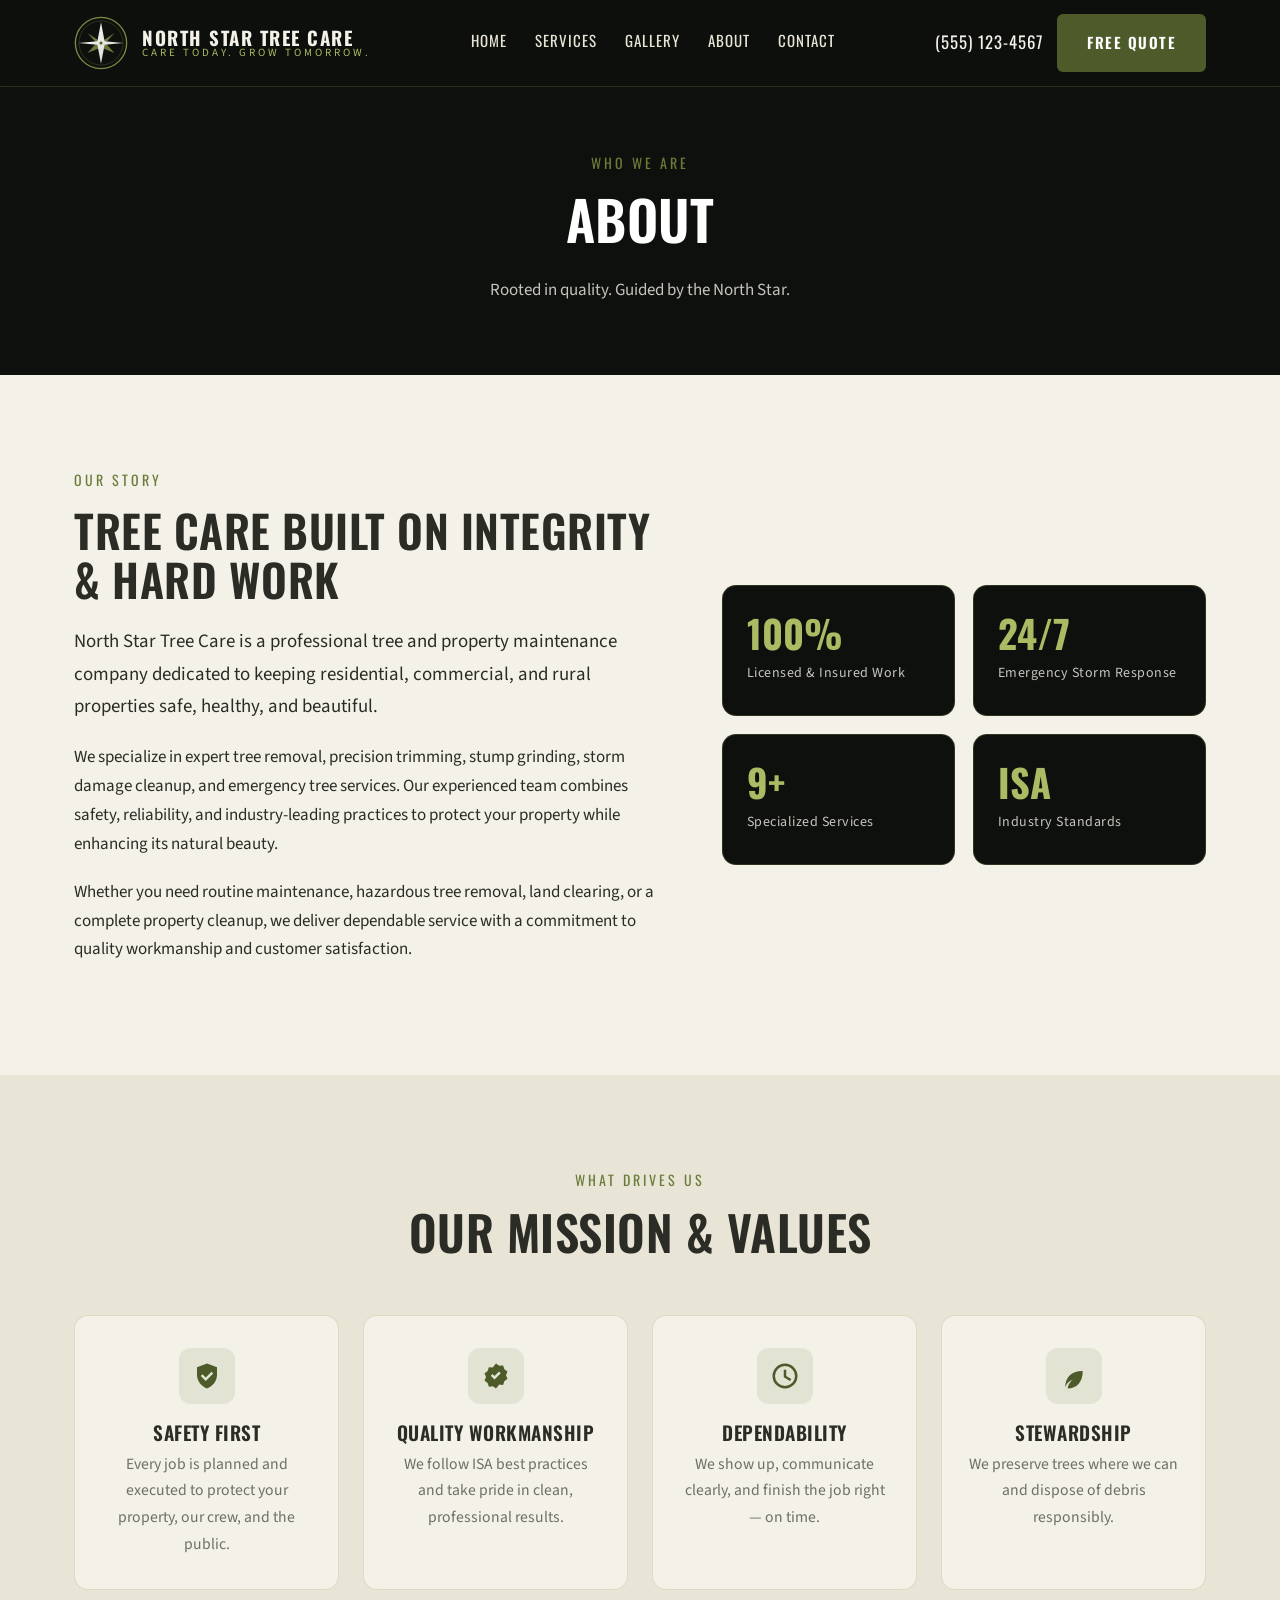
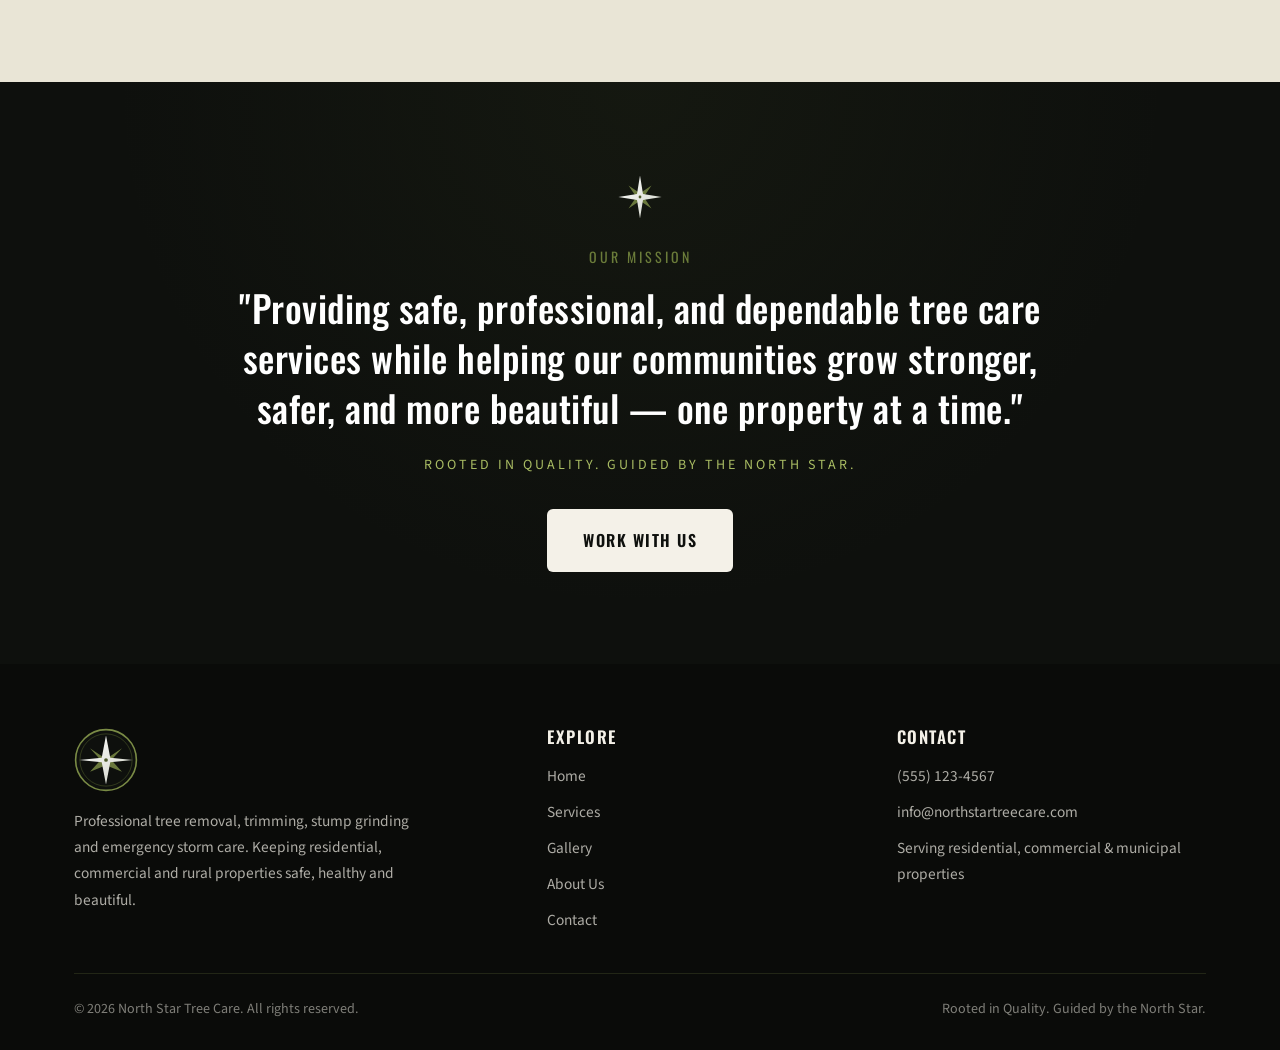
==== preview/about.html @ abbb0469 "Add multi-page site, photo gallery, and working local email Pages & navigation - Dedicated Services," ====
<!DOCTYPE html>
<html lang="en-US">
<head>
	<meta charset="UTF-8">
	<meta name="viewport" content="width=device-width, initial-scale=1">
	<link rel="profile" href="https://gmpg.org/xfn/11">
	<link rel="preconnect" href="https://fonts.googleapis.com"><link href="https://fonts.googleapis.com/css2?family=Oswald:wght@400;500;600;700&family=Source+Sans+3:wght@400;500;600&display=swap" rel="stylesheet"><link rel="stylesheet" href="../theme/northstar-tree-care/style.css"><title>North Star Tree Care — About</title></head>
<body class="">

<header class="site-header" id="site-header">
	<div class="header-inner">
		<div class="brand">
			<a class="brand-mark-link" href="index.html"><img class="brand-mark" src="../theme/northstar-tree-care/assets/img/logo.svg" alt="North Star Tree Care"></a>							<div class="brand-text">
					<strong>North Star Tree Care</strong>
					<span>Care Today. Grow Tomorrow.</span>
				</div>
					</div>

		<nav class="primary-nav" id="primary-nav" aria-label="Primary">
			<ul><li><a href="index.html">Home</a></li><li><a href="services.html">Services</a></li><li><a href="gallery.html">Gallery</a></li><li><a href="about.html">About</a></li><li><a href="contact.html">Contact</a></li></ul>		</nav>

		<div class="header-cta">
			<a class="header-phone" href="tel:+15551234567">(555) 123-4567</a>
			<a class="btn btn--primary" href="contact.html">Free Quote</a>
			<button class="nav-toggle" id="nav-toggle" aria-label="Toggle menu" aria-expanded="false" aria-controls="primary-nav">
				<span></span><span></span><span></span>
			</button>
		</div>
	</div>
</header>
<section class="page-hero">
	<div class="container">
		<span class="eyebrow">Who We Are</span>
		<h1>About</h1>
		<p style="max-width:640px;margin:0 auto;color:rgba(244,241,232,.8);">Rooted in quality. Guided by the North Star.</p>
	</div>
</section>

<section class="section">
	<div class="container about-grid">
		<div class="about-copy">
			<span class="eyebrow">Our Story</span>
			<h2>Tree Care Built on Integrity &amp; Hard Work</h2>
			<p class="lead">North Star Tree Care is a professional tree and property maintenance company dedicated to keeping residential, commercial, and rural properties safe, healthy, and beautiful.</p>
			<p>We specialize in expert tree removal, precision trimming, stump grinding, storm damage cleanup, and emergency tree services. Our experienced team combines safety, reliability, and industry-leading practices to protect your property while enhancing its natural beauty.</p>
			<p>Whether you need routine maintenance, hazardous tree removal, land clearing, or a complete property cleanup, we deliver dependable service with a commitment to quality workmanship and customer satisfaction.</p>
					</div>
		<div class="about-stats">
			<div class="stat"><strong>100%</strong><span>Licensed &amp; Insured Work</span></div>
			<div class="stat"><strong>24/7</strong><span>Emergency Storm Response</span></div>
			<div class="stat"><strong>9+</strong><span>Specialized Services</span></div>
			<div class="stat"><strong>ISA</strong><span>Industry Standards</span></div>
		</div>
	</div>
</section>

<section class="section section--tint">
	<div class="container">
		<div class="section-head">
			<span class="eyebrow">What Drives Us</span>
			<h2>Our Mission &amp; Values</h2>
		</div>
		<div class="values-grid">
			<div class="value-card">
				<div class="service-icon"><svg viewBox="0 0 24 24" xmlns="http://www.w3.org/2000/svg" aria-hidden="true"><path d="M12 2 4 5v6c0 5 3.4 9.2 8 11 4.6-1.8 8-6 8-11V5l-8-3zm-1 14-4-4 1.4-1.4L11 13.2l4.6-4.6L17 10l-6 6z"/></svg></div>
				<h3>Safety First</h3>
				<p>Every job is planned and executed to protect your property, our crew, and the public.</p>
			</div>
			<div class="value-card">
				<div class="service-icon"><svg viewBox="0 0 24 24" xmlns="http://www.w3.org/2000/svg" aria-hidden="true"><path d="m12 2 2.6 1.8 3.1-.3 1 3 2.5 1.9-1.2 2.9 1.2 2.9-2.5 1.9-1 3-3.1-.3L12 22l-2.6-1.8-3.1.3-1-3L2.8 15.6 4 12.7l-1.2-2.9 2.5-1.9 1-3 3.1.3L12 2zm-1.2 12.8 5-5-1.4-1.4-3.6 3.6-1.6-1.6-1.4 1.4 3 3z"/></svg></div>
				<h3>Quality Workmanship</h3>
				<p>We follow ISA best practices and take pride in clean, professional results.</p>
			</div>
			<div class="value-card">
				<div class="service-icon"><svg viewBox="0 0 24 24" xmlns="http://www.w3.org/2000/svg" aria-hidden="true"><path d="M12 2a10 10 0 1 0 0 20 10 10 0 0 0 0-20zm0 18a8 8 0 1 1 0-16 8 8 0 0 1 0 16zm1-13h-2v6l5 3 1-1.7-4-2.3V7z"/></svg></div>
				<h3>Dependability</h3>
				<p>We show up, communicate clearly, and finish the job right — on time.</p>
			</div>
			<div class="value-card">
				<div class="service-icon"><svg viewBox="0 0 24 24" xmlns="http://www.w3.org/2000/svg" aria-hidden="true"><path d="M5 21c0-7 4-13 14-13 0 9-5 14-12 14 0 0 0-4 4-7-3 1-5 3-6 6z"/></svg></div>
				<h3>Stewardship</h3>
				<p>We preserve trees where we can and dispose of debris responsibly.</p>
			</div>
		</div>
	</div>
</section>

<section class="section mission">
	<div class="container">
		<img class="star-divider" src="../theme/northstar-tree-care/assets/img/star.svg" alt="">
		<span class="eyebrow">Our Mission</span>
		<blockquote>"Providing safe, professional, and dependable tree care services while helping our communities grow stronger, safer, and more beautiful — one property at a time."</blockquote>
		<cite>Rooted in Quality. Guided by the North Star.</cite>
		<div style="margin-top:30px;">
			<a class="btn btn--light btn--lg" href="contact.html">Work With Us</a>
		</div>
	</div>
</section>

<footer class="site-footer">
	<div class="container">
		<div class="footer-top">
			<div class="footer-brand">
				<a class="brand-mark-link" href="index.html"><img class="brand-mark" src="../theme/northstar-tree-care/assets/img/logo.svg" alt="North Star Tree Care"></a>				<p>Professional tree removal, trimming, stump grinding and emergency storm care. Keeping residential, commercial and rural properties safe, healthy and beautiful.</p>
							</div>

			<div class="footer-col">
				<h4>Explore</h4>
				<ul>
					<li><a href="index.html">Home</a></li>
					<li><a href="index.htmlservices/">Services</a></li>
					<li><a href="index.htmlgallery/">Gallery</a></li>
					<li><a href="index.htmlabout/">About Us</a></li>
					<li><a href="index.htmlcontact/">Contact</a></li>
				</ul>
			</div>

			<div class="footer-col">
				<h4>Contact</h4>
				<ul>
					<li><a href="tel:+15551234567">(555) 123-4567</a></li>
					<li><a href="mailto:info@northstartreecare.com">info@northstartreecare.com</a></li>
					<li>Serving residential, commercial &amp; municipal properties</li>
				</ul>
			</div>
		</div>

		<div class="footer-bottom">
			<span>&copy; 2026 North Star Tree Care. All rights reserved.</span>
			<span>Rooted in Quality. Guided by the North Star.</span>
		</div>
	</div>
</footer>

<script src="../theme/northstar-tree-care/assets/js/main.js"></script></body>
</html>
---- theme/northstar-tree-care/style.css ----
/*
Theme Name: North Star Tree Care
Theme URI: https://northstartreecare.com
Author: North Star Tree Care
Description: A rugged, professional one-page theme for North Star Tree Care. Built around the brand's black, olive-green and silver identity. Edit business details under Appearance > Customize > North Star Settings.
Version: 1.0.0
License: GNU General Public License v2 or later
License URI: http://www.gnu.org/licenses/gpl-2.0.html
Text Domain: northstar
Tags: business, tree-care, one-page, custom-logo, responsive
*/

/* ============================================================
   Design tokens (brand colours pulled from the logo)
   ============================================================ */
:root {
  --ns-black:        #0e100d;
  --ns-black-2:      #15180f;
  --ns-dark:         #1c2016;
  --ns-olive:        #4d5a2a;
  --ns-olive-mid:    #6b7c3a;
  --ns-olive-light:  #8fa052;
  --ns-olive-bright: #a9bc63;
  --ns-cream:        #f4f1e8;
  --ns-parchment:    #e9e5d6;
  --ns-silver:       #d9d9d2;
  --ns-text:         #2a2c25;
  --ns-muted:        #6c7163;
  --ns-line:         rgba(143, 160, 82, 0.25);
  --ns-shadow:       0 18px 45px rgba(0, 0, 0, 0.18);

  --ns-font-head: "Oswald", "Arial Narrow", Impact, sans-serif;
  --ns-font-body: "Source Sans 3", "Segoe UI", Helvetica, Arial, sans-serif;

  --ns-max: 1180px;
  --ns-radius: 14px;
}

/* ============================================================
   Base
   ============================================================ */
*,
*::before,
*::after { box-sizing: border-box; }

html { scroll-behavior: smooth; scroll-padding-top: 90px; }

body {
  margin: 0;
  font-family: var(--ns-font-body);
  font-size: 17px;
  line-height: 1.7;
  color: var(--ns-text);
  background: var(--ns-cream);
  -webkit-font-smoothing: antialiased;
}

img { max-width: 100%; height: auto; display: block; }

a { color: var(--ns-olive); text-decoration: none; transition: color .2s ease; }
a:hover { color: var(--ns-olive-mid); }

h1, h2, h3, h4 {
  font-family: var(--ns-font-head);
  font-weight: 600;
  line-height: 1.1;
  letter-spacing: .5px;
  color: var(--ns-text);
  margin: 0 0 .5em;
  text-transform: uppercase;
}

p { margin: 0 0 1.1em; }

.container {
  width: 100%;
  max-width: var(--ns-max);
  margin: 0 auto;
  padding: 0 24px;
}

.section { padding: 92px 0; }
.section--dark { background: var(--ns-black); color: var(--ns-parchment); }
.section--dark h2,
.section--dark h3 { color: var(--ns-cream); }
.section--tint { background: var(--ns-parchment); }

.eyebrow {
  display: inline-block;
  font-family: var(--ns-font-head);
  text-transform: uppercase;
  letter-spacing: 3px;
  font-size: 14px;
  color: var(--ns-olive-mid);
  margin-bottom: 14px;
}
.section--dark .eyebrow { color: var(--ns-olive-bright); }

.section-head { max-width: 720px; margin: 0 auto 56px; text-align: center; }
.section-head h2 { font-size: clamp(2rem, 4vw, 3rem); }
.section-head p { color: var(--ns-muted); font-size: 1.08rem; }
.section--dark .section-head p { color: rgba(244, 241, 232, 0.75); }

/* ============================================================
   Buttons
   ============================================================ */
.btn {
  display: inline-flex;
  align-items: center;
  gap: 10px;
  font-family: var(--ns-font-head);
  text-transform: uppercase;
  letter-spacing: 1.5px;
  font-size: 15px;
  font-weight: 600;
  padding: 14px 28px;
  border-radius: 6px;
  border: 2px solid transparent;
  cursor: pointer;
  transition: transform .15s ease, background .2s ease, color .2s ease, border-color .2s ease;
  white-space: nowrap;
}
.btn:hover { transform: translateY(-2px); }
.btn--primary { background: var(--ns-olive); color: #fff; }
.btn--primary:hover { background: var(--ns-olive-mid); color: #fff; }
.btn--ghost { background: transparent; color: var(--ns-cream); border-color: rgba(244, 241, 232, .5); }
.btn--ghost:hover { background: rgba(244, 241, 232, .12); color: #fff; border-color: var(--ns-cream); }
.btn--light { background: var(--ns-cream); color: var(--ns-black); }
.btn--light:hover { background: #fff; color: var(--ns-black); }
.btn--lg { padding: 16px 34px; font-size: 16px; }

/* ============================================================
   Header / navigation
   ============================================================ */
.site-header {
  position: fixed;
  inset: 0 0 auto 0;
  z-index: 100;
  background: rgba(14, 16, 13, 0.92);
  backdrop-filter: blur(8px);
  border-bottom: 1px solid rgba(143, 160, 82, 0.22);
  transition: background .3s ease, padding .3s ease;
}
.site-header.is-solid { background: rgba(14, 16, 13, 0.98); }

.header-inner {
  display: flex;
  align-items: center;
  justify-content: space-between;
  gap: 24px;
  padding: 14px 24px;
  max-width: var(--ns-max);
  margin: 0 auto;
}

.brand { display: flex; align-items: center; gap: 14px; }
.brand img,
.brand svg { height: 54px; width: auto; }
.brand .brand-mark { height: 54px; width: 54px; }
.brand-text { display: flex; flex-direction: column; line-height: 1; }
.brand-text strong {
  font-family: var(--ns-font-head);
  text-transform: uppercase;
  letter-spacing: 1.5px;
  color: var(--ns-cream);
  font-size: 1.18rem;
}
.brand-text span {
  font-size: 11px;
  letter-spacing: 3px;
  text-transform: uppercase;
  color: var(--ns-olive-bright);
}

.primary-nav ul {
  display: flex;
  align-items: center;
  gap: 28px;
  list-style: none;
  margin: 0;
  padding: 0;
}
.primary-nav a {
  font-family: var(--ns-font-head);
  text-transform: uppercase;
  letter-spacing: 1px;
  font-size: 15px;
  color: var(--ns-parchment);
}
.primary-nav a:hover { color: var(--ns-olive-bright); }

.header-cta { display: flex; align-items: center; gap: 14px; }
.header-phone {
  font-family: var(--ns-font-head);
  letter-spacing: 1px;
  color: var(--ns-cream);
  font-size: 1.05rem;
  white-space: nowrap;
}
.header-phone:hover { color: var(--ns-olive-bright); }

.nav-toggle {
  display: none;
  background: transparent;
  border: 0;
  cursor: pointer;
  padding: 8px;
}
.nav-toggle span {
  display: block;
  width: 26px;
  height: 2px;
  background: var(--ns-cream);
  margin: 5px 0;
  transition: transform .25s ease, opacity .25s ease;
}

/* ============================================================
   Hero
   ============================================================ */
.hero {
  position: relative;
  min-height: 100vh;
  display: flex;
  align-items: center;
  color: var(--ns-cream);
  background:
    radial-gradient(circle at 70% 20%, rgba(105, 124, 58, 0.28), transparent 55%),
    linear-gradient(180deg, rgba(14,16,13,0.78) 0%, rgba(14,16,13,0.88) 100%),
    url("assets/img/hero.jpg") center/cover no-repeat,
    var(--ns-black);
  padding: 140px 0 100px;
}
.hero::after {
  content: "";
  position: absolute;
  inset: 0;
  background: linear-gradient(180deg, transparent 70%, var(--ns-black) 100%);
  pointer-events: none;
}
.hero-inner { position: relative; z-index: 2; max-width: 760px; }
.hero .hero-star { width: 88px; margin-bottom: 28px; filter: drop-shadow(0 0 18px rgba(255,255,255,.25)); }
.hero h1 {
  font-size: clamp(2.6rem, 6vw, 4.6rem);
  color: #fff;
  margin-bottom: .35em;
  text-shadow: 0 4px 24px rgba(0,0,0,.4);
}
.hero h1 .accent { color: var(--ns-olive-bright); display: block; }
.hero-tagline {
  font-family: var(--ns-font-head);
  text-transform: uppercase;
  letter-spacing: 2px;
  font-size: 1.25rem;
  color: var(--ns-olive-bright);
  margin-bottom: 18px;
}
.hero-lead { font-size: 1.2rem; max-width: 600px; color: rgba(244,241,232,.9); }
.hero-actions { display: flex; flex-wrap: wrap; gap: 16px; margin-top: 34px; }
.hero-trust {
  display: flex;
  flex-wrap: wrap;
  gap: 22px;
  margin-top: 42px;
  font-size: 14px;
  letter-spacing: .5px;
  color: rgba(244,241,232,.8);
}
.hero-trust span { display: inline-flex; align-items: center; gap: 8px; }
.hero-trust svg { width: 18px; height: 18px; fill: var(--ns-olive-bright); }

/* ============================================================
   Intro / about
   ============================================================ */
.about-grid {
  display: grid;
  grid-template-columns: 1.1fr 0.9fr;
  gap: 56px;
  align-items: center;
}
.about-copy h2 { font-size: clamp(2rem, 3.6vw, 2.8rem); }
.about-copy .lead { font-size: 1.18rem; color: var(--ns-text); }
.about-stats {
  display: grid;
  grid-template-columns: repeat(2, 1fr);
  gap: 18px;
}
.stat {
  background: var(--ns-black);
  color: var(--ns-cream);
  border-radius: var(--ns-radius);
  padding: 28px 24px;
  border: 1px solid rgba(143,160,82,.25);
}
.stat strong {
  display: block;
  font-family: var(--ns-font-head);
  font-size: 2.4rem;
  color: var(--ns-olive-bright);
  line-height: 1;
  margin-bottom: 6px;
}
.stat span { font-size: 14px; letter-spacing: .5px; color: rgba(244,241,232,.8); }

/* ============================================================
   Services
   ============================================================ */
.services-grid {
  display: grid;
  grid-template-columns: repeat(3, 1fr);
  gap: 26px;
}
.service-card {
  background: var(--ns-cream);
  border: 1px solid var(--ns-line);
  border-radius: var(--ns-radius);
  padding: 34px 30px;
  transition: transform .2s ease, box-shadow .2s ease, border-color .2s ease;
}
.service-card:hover {
  transform: translateY(-6px);
  box-shadow: var(--ns-shadow);
  border-color: var(--ns-olive-light);
}
.service-icon {
  width: 56px;
  height: 56px;
  border-radius: 12px;
  display: grid;
  place-items: center;
  background: rgba(105,124,58,.12);
  margin-bottom: 20px;
}
.service-icon svg { width: 30px; height: 30px; fill: var(--ns-olive); }
.service-card h3 { font-size: 1.35rem; margin-bottom: 10px; }
.service-card p { color: var(--ns-muted); margin: 0; font-size: 1rem; }

/* ============================================================
   Why choose us
   ============================================================ */
.why-grid {
  display: grid;
  grid-template-columns: repeat(3, 1fr);
  gap: 22px;
}
.feature {
  display: flex;
  gap: 16px;
  padding: 26px;
  border-radius: var(--ns-radius);
  background: rgba(244,241,232,.05);
  border: 1px solid rgba(143,160,82,.2);
}
.feature-icon {
  flex: 0 0 auto;
  width: 46px; height: 46px;
  border-radius: 10px;
  display: grid; place-items: center;
  background: rgba(169,188,99,.16);
}
.feature-icon svg { width: 24px; height: 24px; fill: var(--ns-olive-bright); }
.feature h3 { font-size: 1.12rem; margin-bottom: 4px; color: var(--ns-cream); }
.feature p { margin: 0; font-size: .96rem; color: rgba(244,241,232,.72); }

/* ============================================================
   Mission band
   ============================================================ */
.mission {
  text-align: center;
  background:
    linear-gradient(rgba(14,16,13,.82), rgba(14,16,13,.82)),
    radial-gradient(circle at 50% 0%, rgba(105,124,58,.4), transparent 60%),
    var(--ns-black);
  color: var(--ns-cream);
}
.mission .container { max-width: 860px; }
.mission .star-divider { width: 46px; margin: 0 auto 24px; }
.mission blockquote {
  font-family: var(--ns-font-head);
  font-weight: 500;
  text-transform: none;
  font-size: clamp(1.5rem, 3.4vw, 2.3rem);
  line-height: 1.35;
  letter-spacing: .5px;
  margin: 0 0 18px;
  color: #fff;
}
.mission cite {
  font-style: normal;
  letter-spacing: 3px;
  text-transform: uppercase;
  font-size: 14px;
  color: var(--ns-olive-bright);
}

/* ============================================================
   Eco / process steps
   ============================================================ */
.steps-grid {
  display: grid;
  grid-template-columns: repeat(4, 1fr);
  gap: 24px;
  counter-reset: step;
}
.step { position: relative; padding-top: 18px; }
.step::before {
  counter-increment: step;
  content: "0" counter(step);
  font-family: var(--ns-font-head);
  font-size: 2.6rem;
  color: var(--ns-olive-light);
  opacity: .45;
  display: block;
  margin-bottom: 8px;
}
.step h3 { font-size: 1.18rem; margin-bottom: 8px; }
.step p { color: var(--ns-muted); font-size: 1rem; margin: 0; }

/* ============================================================
   Contact
   ============================================================ */
.contact-grid {
  display: grid;
  grid-template-columns: 0.85fr 1.15fr;
  gap: 50px;
  align-items: start;
}
.contact-info h2 { font-size: clamp(2rem, 3.6vw, 2.7rem); color: var(--ns-cream); }
.contact-info p { color: rgba(244,241,232,.8); }
.contact-list { list-style: none; margin: 28px 0 0; padding: 0; display: grid; gap: 18px; }
.contact-list li { display: flex; gap: 14px; align-items: flex-start; }
.contact-list .ci-icon {
  flex: 0 0 auto; width: 44px; height: 44px; border-radius: 10px;
  background: rgba(169,188,99,.16); display: grid; place-items: center;
}
.contact-list .ci-icon svg { width: 22px; height: 22px; fill: var(--ns-olive-bright); }
.contact-list strong { display: block; color: var(--ns-cream); font-family: var(--ns-font-head); letter-spacing: 1px; }
.contact-list a, .contact-list span { color: rgba(244,241,232,.82); }

.quote-form {
  background: var(--ns-cream);
  border-radius: var(--ns-radius);
  padding: 38px;
  box-shadow: var(--ns-shadow);
}
.quote-form h3 { font-size: 1.5rem; margin-bottom: 6px; }
.quote-form .form-sub { color: var(--ns-muted); margin-bottom: 22px; font-size: .98rem; }
.form-row { display: grid; grid-template-columns: 1fr 1fr; gap: 16px; }
.field { margin-bottom: 16px; }
.field label {
  display: block;
  font-family: var(--ns-font-head);
  text-transform: uppercase;
  letter-spacing: 1px;
  font-size: 13px;
  color: var(--ns-text);
  margin-bottom: 6px;
}
.field input,
.field select,
.field textarea {
  width: 100%;
  padding: 12px 14px;
  border: 1px solid #cdcabd;
  border-radius: 8px;
  font-family: var(--ns-font-body);
  font-size: 16px;
  background: #fff;
  color: var(--ns-text);
  transition: border-color .2s ease, box-shadow .2s ease;
}
.field input:focus,
.field select:focus,
.field textarea:focus {
  outline: none;
  border-color: var(--ns-olive-mid);
  box-shadow: 0 0 0 3px rgba(107,124,58,.15);
}
.field textarea { min-height: 120px; resize: vertical; }
.hp-field { position: absolute; left: -9999px; }
.form-note { font-size: 13px; color: var(--ns-muted); margin: 14px 0 0; }
.form-alert {
  padding: 14px 18px;
  border-radius: 8px;
  margin-bottom: 20px;
  font-size: .96rem;
}
.form-alert--ok { background: rgba(107,124,58,.14); color: #3c4a1c; border: 1px solid rgba(107,124,58,.4); }
.form-alert--err { background: rgba(170,60,40,.12); color: #8a2c1c; border: 1px solid rgba(170,60,40,.35); }

/* ============================================================
   Footer
   ============================================================ */
.site-footer {
  background: #0a0b09;
  color: rgba(244,241,232,.7);
  padding: 64px 0 28px;
  font-size: .96rem;
}
.footer-top {
  display: grid;
  grid-template-columns: 1.4fr 1fr 1fr;
  gap: 40px;
  padding-bottom: 40px;
  border-bottom: 1px solid rgba(143,160,82,.18);
}
.footer-brand img,
.footer-brand svg { height: 64px; margin-bottom: 16px; }
.footer-brand p { max-width: 360px; }
.footer-col h4 {
  color: var(--ns-cream);
  font-size: 1.05rem;
  letter-spacing: 1.5px;
  margin-bottom: 16px;
}
.footer-col ul { list-style: none; margin: 0; padding: 0; display: grid; gap: 10px; }
.footer-col a { color: rgba(244,241,232,.7); }
.footer-col a:hover { color: var(--ns-olive-bright); }
.footer-social { display: flex; gap: 12px; margin-top: 18px; }
.footer-social a {
  width: 40px; height: 40px; border-radius: 50%;
  display: grid; place-items: center;
  background: rgba(244,241,232,.08);
}
.footer-social svg { width: 18px; height: 18px; fill: var(--ns-cream); }
.footer-social a:hover { background: var(--ns-olive); }
.footer-bottom {
  display: flex;
  flex-wrap: wrap;
  justify-content: space-between;
  gap: 12px;
  padding-top: 24px;
  font-size: .88rem;
  color: rgba(244,241,232,.5);
}

/* ============================================================
   Generic page (About / Services / etc. block content)
   ============================================================ */
.page-hero {
  background: var(--ns-black);
  color: var(--ns-cream);
  padding: 150px 0 70px;
  text-align: center;
}
.page-hero h1 { font-size: clamp(2.2rem, 5vw, 3.4rem); color: #fff; }
.page-body { padding: 70px 0; }
.page-body .container { max-width: 820px; }
.page-body h2 { margin-top: 1.4em; }
.page-body img { border-radius: var(--ns-radius); margin: 1.5em 0; }

/* ============================================================
   Responsive
   ============================================================ */
@media (max-width: 980px) {
  .about-grid { grid-template-columns: 1fr; gap: 40px; }
  .services-grid { grid-template-columns: repeat(2, 1fr); }
  .why-grid { grid-template-columns: repeat(2, 1fr); }
  .steps-grid { grid-template-columns: repeat(2, 1fr); }
  .contact-grid { grid-template-columns: 1fr; gap: 34px; }
  .footer-top { grid-template-columns: 1fr 1fr; }
}

/* ============================================================
   Inner pages: service detail, values, gallery, lightbox, map
   ============================================================ */
.text-link {
  font-family: var(--ns-font-head);
  text-transform: uppercase;
  letter-spacing: 1px;
  font-size: 14px;
  color: var(--ns-olive);
}
.about-extra { margin-top: 1.2em; }

/* Service detail list */
.service-list { display: grid; gap: 22px; max-width: 920px; margin: 0 auto; }
.service-detail {
  display: flex;
  gap: 24px;
  background: var(--ns-cream);
  border: 1px solid var(--ns-line);
  border-radius: var(--ns-radius);
  padding: 30px 32px;
  transition: box-shadow .2s ease, border-color .2s ease;
}
.service-detail:hover { box-shadow: var(--ns-shadow); border-color: var(--ns-olive-light); }
.service-detail-icon {
  flex: 0 0 auto;
  width: 64px; height: 64px;
  border-radius: 14px;
  display: grid; place-items: center;
  background: rgba(105,124,58,.12);
}
.service-detail-icon svg { width: 34px; height: 34px; fill: var(--ns-olive); }
.service-detail-body h2 { font-size: 1.5rem; margin-bottom: 8px; }
.service-detail-body p { color: var(--ns-muted); margin-bottom: 12px; }

/* Values grid */
.values-grid { display: grid; grid-template-columns: repeat(4, 1fr); gap: 24px; }
.value-card {
  background: var(--ns-cream);
  border: 1px solid var(--ns-line);
  border-radius: var(--ns-radius);
  padding: 32px 26px;
  text-align: center;
}
.value-card .service-icon { margin: 0 auto 18px; }
.value-card h3 { font-size: 1.2rem; margin-bottom: 8px; }
.value-card p { color: var(--ns-muted); margin: 0; font-size: .98rem; }

/* Gallery */
.gallery-grid { display: grid; grid-template-columns: repeat(3, 1fr); gap: 18px; }
.gallery-item { margin: 0; }
.gallery-link {
  position: relative;
  display: block;
  border-radius: var(--ns-radius);
  overflow: hidden;
  aspect-ratio: 4 / 3;
}
.gallery-link img {
  width: 100%; height: 100%;
  object-fit: cover;
  transition: transform .4s ease;
}
.gallery-link:hover img { transform: scale(1.06); }
.gallery-link figcaption {
  position: absolute;
  inset: auto 0 0 0;
  padding: 28px 18px 14px;
  font-family: var(--ns-font-head);
  text-transform: uppercase;
  letter-spacing: 1px;
  font-size: 15px;
  color: #fff;
  background: linear-gradient(transparent, rgba(14,16,13,.85));
}
.gallery-note { text-align: center; margin-top: 32px; color: var(--ns-muted); }

/* Lightbox */
.lightbox {
  position: fixed;
  inset: 0;
  z-index: 200;
  background: rgba(8,9,7,.92);
  display: none;
  align-items: center;
  justify-content: center;
  padding: 40px;
}
.lightbox.is-open { display: flex; }
.lightbox-inner { margin: 0; max-width: 90vw; max-height: 88vh; text-align: center; }
.lightbox-inner img { max-width: 100%; max-height: 80vh; border-radius: 10px; }
.lightbox-inner figcaption {
  color: var(--ns-cream);
  font-family: var(--ns-font-head);
  letter-spacing: 1px;
  text-transform: uppercase;
  margin-top: 16px;
}
.lightbox-close {
  position: absolute;
  top: 22px; right: 28px;
  background: transparent;
  border: 0;
  color: #fff;
  font-size: 40px;
  line-height: 1;
  cursor: pointer;
}

/* Map / service-area band */
.map-band {
  background:
    linear-gradient(rgba(14,16,13,.72), rgba(14,16,13,.72)),
    radial-gradient(circle at 30% 40%, rgba(105,124,58,.5), transparent 60%),
    var(--ns-dark);
  padding: 70px 0;
  text-align: center;
}
.map-overlay svg { width: 40px; height: 40px; fill: var(--ns-olive-bright); margin: 0 auto 10px; }
.map-overlay p { color: var(--ns-cream); font-family: var(--ns-font-head); letter-spacing: 1px; text-transform: uppercase; margin: 0 0 6px; font-size: 1.2rem; }
.map-overlay small { color: rgba(244,241,232,.55); }

@media (max-width: 980px) {
  .values-grid { grid-template-columns: repeat(2, 1fr); }
  .gallery-grid { grid-template-columns: repeat(2, 1fr); }
}

@media (max-width: 760px) {
  .header-cta .btn { display: none; }
  .header-phone { display: none; }
  .nav-toggle { display: block; }
  .service-detail { flex-direction: column; gap: 16px; }
  .values-grid { grid-template-columns: 1fr; }
  .gallery-grid { grid-template-columns: 1fr; }
  .primary-nav {
    position: fixed;
    inset: 70px 0 auto 0;
    background: rgba(14,16,13,.99);
    border-bottom: 1px solid rgba(143,160,82,.25);
    max-height: 0;
    overflow: hidden;
    transition: max-height .3s ease;
  }
  .primary-nav.is-open { max-height: 70vh; }
  .primary-nav ul { flex-direction: column; align-items: stretch; gap: 0; padding: 10px 0; }
  .primary-nav li { border-bottom: 1px solid rgba(143,160,82,.12); }
  .primary-nav a { display: block; padding: 16px 24px; }
  .section { padding: 64px 0; }
  .services-grid,
  .why-grid,
  .steps-grid { grid-template-columns: 1fr; }
  .form-row { grid-template-columns: 1fr; }
  .footer-top { grid-template-columns: 1fr; }
}
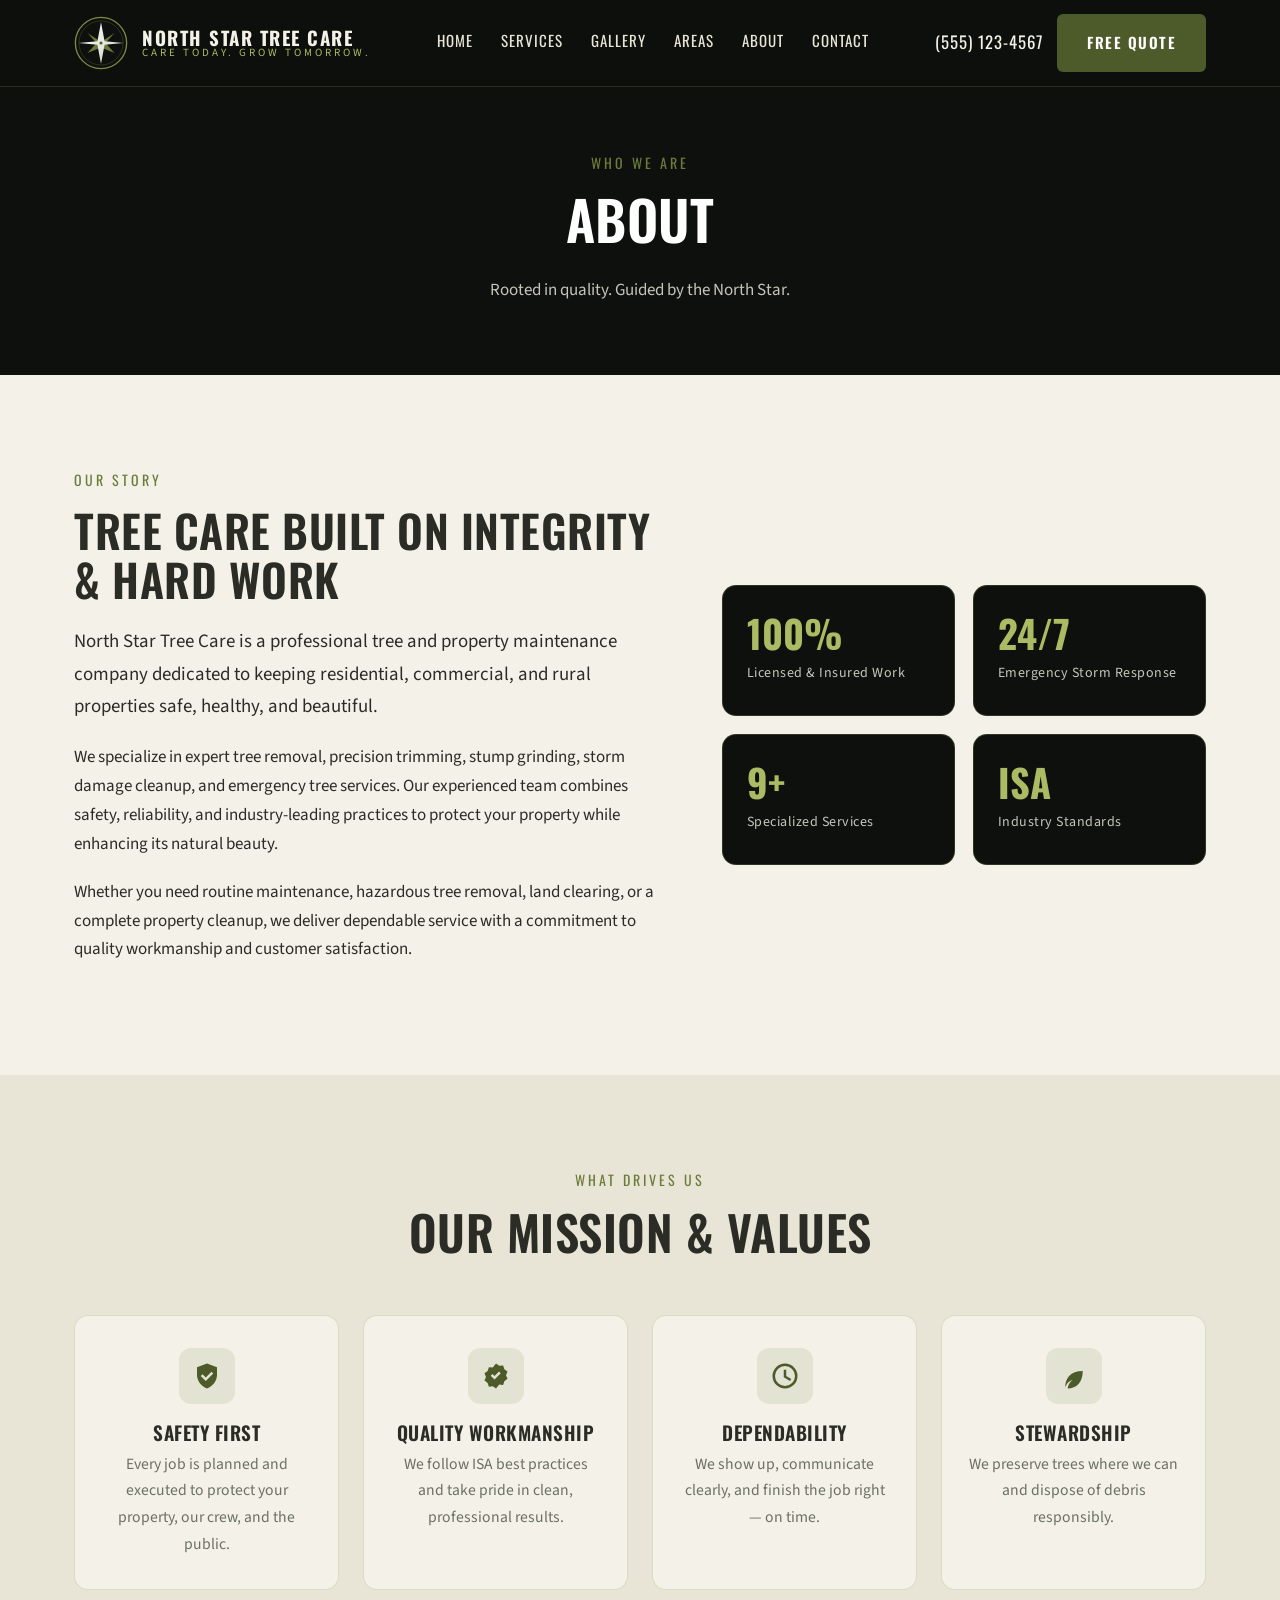
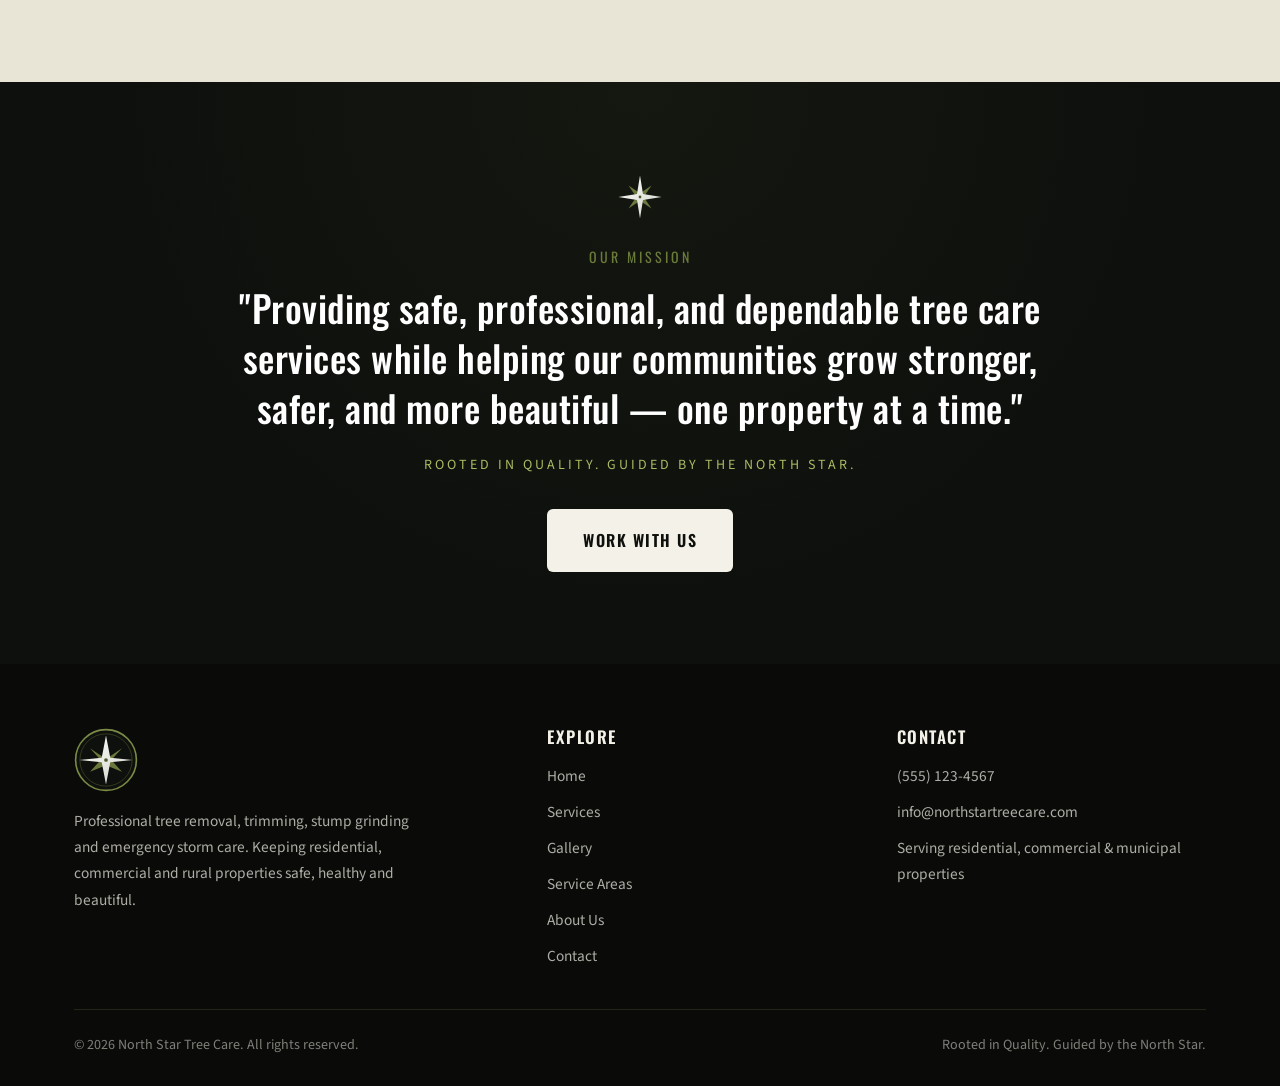
==== commit de5b97b6: "Add testimonials, Service Areas page with map, and portable preview - Home page now includes a custo" ====
--- a/preview/about.html
+++ b/preview/about.html
@@ -17,7 +17,7 @@
 					</div>
 
 		<nav class="primary-nav" id="primary-nav" aria-label="Primary">
-			<ul><li><a href="index.html">Home</a></li><li><a href="services.html">Services</a></li><li><a href="gallery.html">Gallery</a></li><li><a href="about.html">About</a></li><li><a href="contact.html">Contact</a></li></ul>		</nav>
+			<ul><li><a href="index.html">Home</a></li><li><a href="services.html">Services</a></li><li><a href="gallery.html">Gallery</a></li><li><a href="service-areas.html">Areas</a></li><li><a href="about.html">About</a></li><li><a href="contact.html">Contact</a></li></ul>		</nav>
 
 		<div class="header-cta">
 			<a class="header-phone" href="tel:+15551234567">(555) 123-4567</a>
@@ -110,6 +110,7 @@
 					<li><a href="index.html">Home</a></li>
 					<li><a href="index.htmlservices/">Services</a></li>
 					<li><a href="index.htmlgallery/">Gallery</a></li>
+					<li><a href="index.htmlservice-areas/">Service Areas</a></li>
 					<li><a href="index.htmlabout/">About Us</a></li>
 					<li><a href="index.htmlcontact/">Contact</a></li>
 				</ul>
--- a/theme/northstar-tree-care/style.css
+++ b/theme/northstar-tree-care/style.css
@@ -683,9 +683,77 @@
 .map-overlay p { color: var(--ns-cream); font-family: var(--ns-font-head); letter-spacing: 1px; text-transform: uppercase; margin: 0 0 6px; font-size: 1.2rem; }
 .map-overlay small { color: rgba(244,241,232,.55); }
 
+/* Testimonials */
+.testimonials-grid { display: grid; grid-template-columns: repeat(3, 1fr); gap: 26px; }
+.testimonial {
+  margin: 0;
+  background: var(--ns-cream);
+  border: 1px solid var(--ns-line);
+  border-radius: var(--ns-radius);
+  padding: 32px 30px;
+  display: flex;
+  flex-direction: column;
+}
+.testimonial .stars { color: var(--ns-olive-mid); letter-spacing: 3px; font-size: 1.05rem; margin-bottom: 14px; }
+.testimonial blockquote {
+  margin: 0 0 20px;
+  font-size: 1.05rem;
+  line-height: 1.6;
+  color: var(--ns-text);
+  font-style: italic;
+}
+.testimonial blockquote::before { content: "\201C"; }
+.testimonial blockquote::after { content: "\201D"; }
+.testimonial figcaption { margin-top: auto; }
+.testimonial figcaption strong {
+  display: block;
+  font-family: var(--ns-font-head);
+  text-transform: uppercase;
+  letter-spacing: 1px;
+  color: var(--ns-text);
+}
+.testimonial figcaption span { font-size: .9rem; color: var(--ns-muted); }
+
+/* Service areas */
+.areas-layout { display: grid; grid-template-columns: 1fr 1fr; gap: 50px; align-items: start; }
+.areas-copy h2 { font-size: clamp(1.8rem, 3.4vw, 2.6rem); }
+.areas-grid {
+  list-style: none;
+  margin: 26px 0 30px;
+  padding: 0;
+  display: grid;
+  grid-template-columns: repeat(2, 1fr);
+  gap: 12px;
+}
+.area-chip {
+  display: flex;
+  align-items: center;
+  gap: 10px;
+  padding: 12px 16px;
+  background: var(--ns-parchment);
+  border: 1px solid var(--ns-line);
+  border-radius: 8px;
+  font-family: var(--ns-font-head);
+  letter-spacing: .5px;
+  font-size: .98rem;
+}
+.area-chip svg { width: 18px; height: 18px; fill: var(--ns-olive); flex: 0 0 auto; }
+.map-embed {
+  position: relative;
+  width: 100%;
+  aspect-ratio: 4 / 3;
+  border-radius: var(--ns-radius);
+  overflow: hidden;
+  box-shadow: var(--ns-shadow);
+}
+.map-embed iframe { position: absolute; inset: 0; width: 100%; height: 100%; }
+.map-tip { font-size: 13px; color: var(--ns-muted); margin-top: 12px; }
+
 @media (max-width: 980px) {
   .values-grid { grid-template-columns: repeat(2, 1fr); }
   .gallery-grid { grid-template-columns: repeat(2, 1fr); }
+  .testimonials-grid { grid-template-columns: 1fr; }
+  .areas-layout { grid-template-columns: 1fr; gap: 34px; }
 }
 
 @media (max-width: 760px) {
@@ -695,6 +763,7 @@
   .service-detail { flex-direction: column; gap: 16px; }
   .values-grid { grid-template-columns: 1fr; }
   .gallery-grid { grid-template-columns: 1fr; }
+  .areas-grid { grid-template-columns: 1fr; }
   .primary-nav {
     position: fixed;
     inset: 70px 0 auto 0;
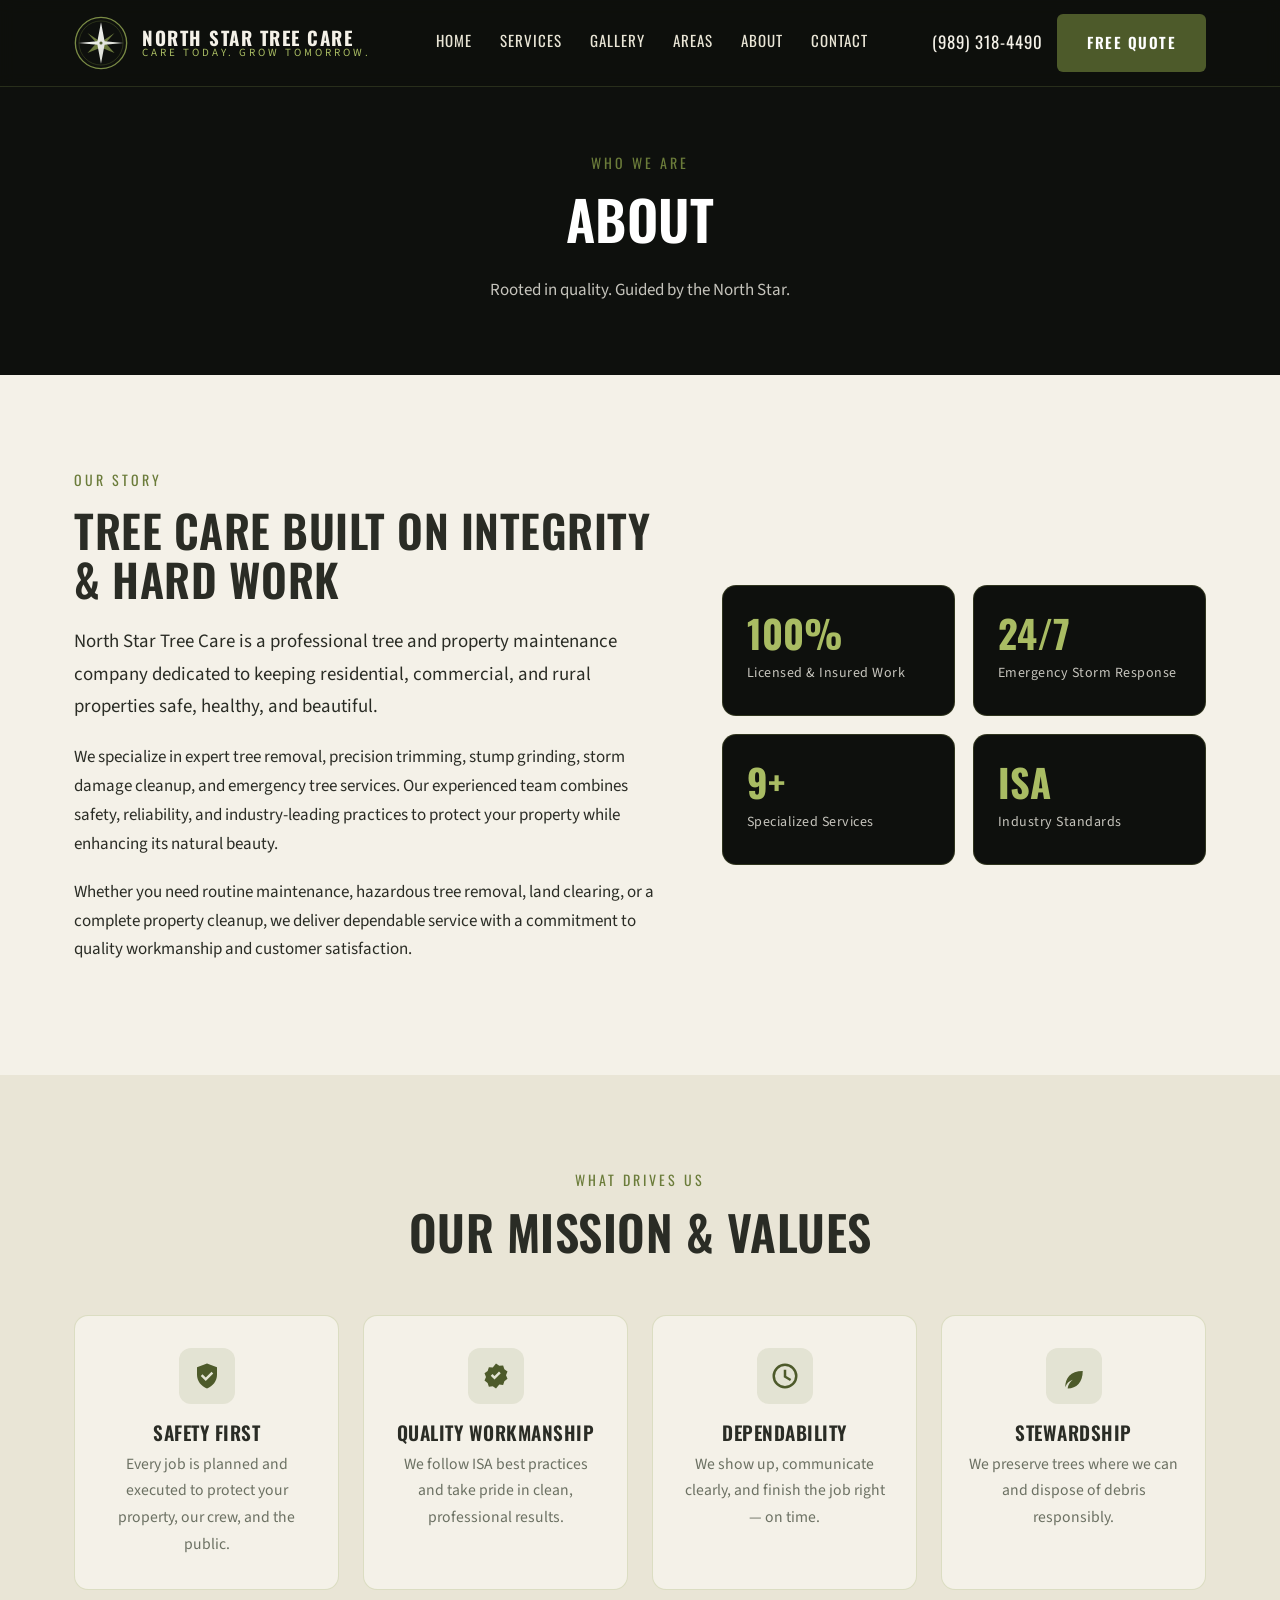
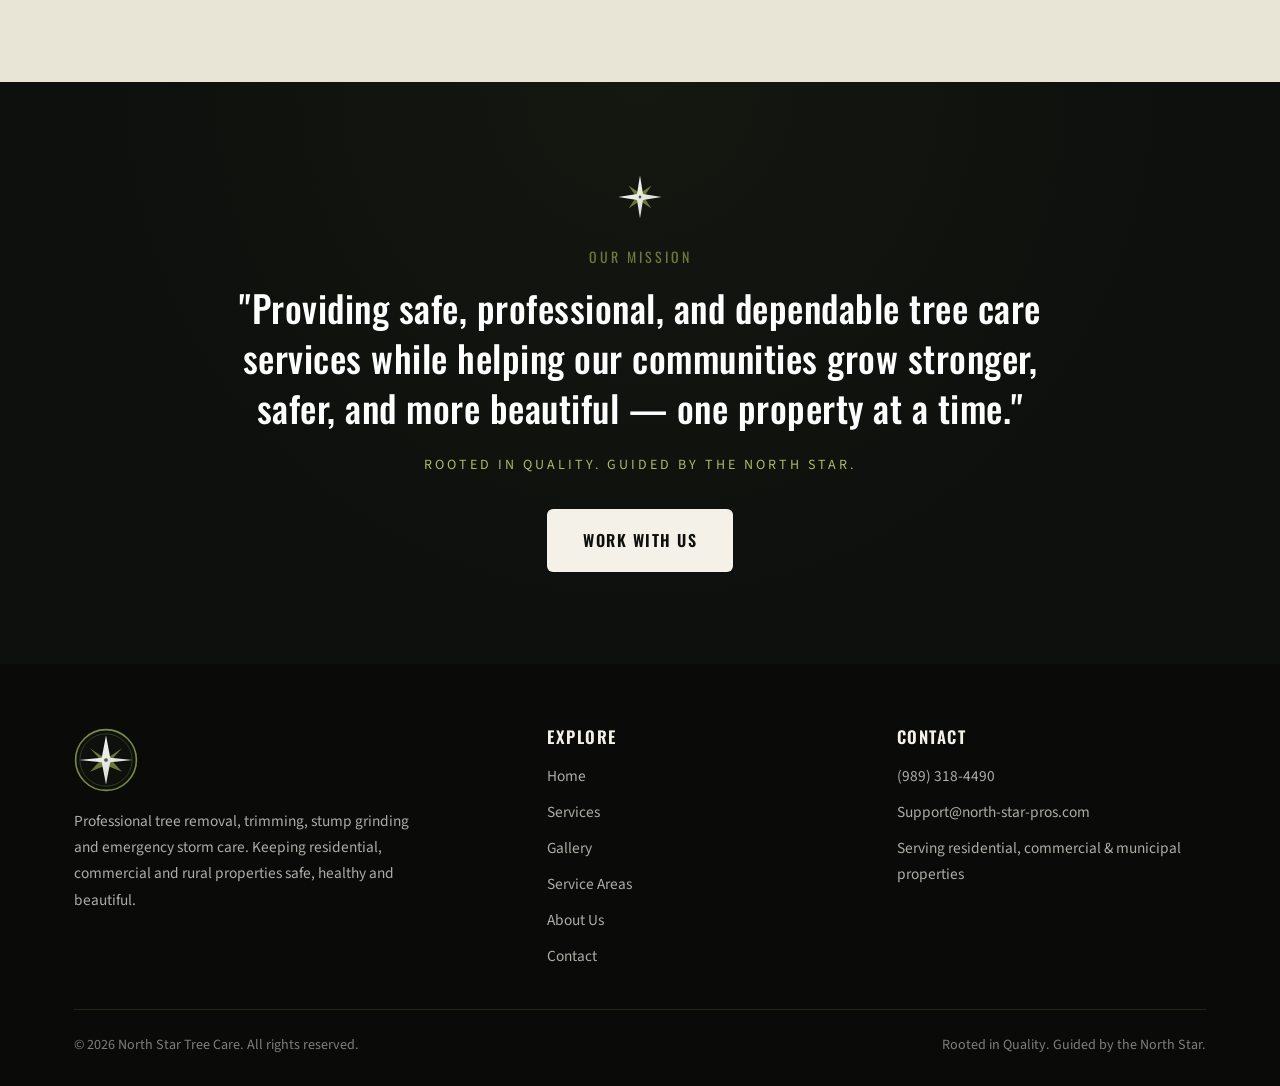
==== commit 9e29ac3a: "Set real contact info, add self-installing theme + Hostinger deploy zip - Updated phone (989) 318-44" ====
--- a/preview/about.html
+++ b/preview/about.html
@@ -20,7 +20,7 @@
 			<ul><li><a href="index.html">Home</a></li><li><a href="services.html">Services</a></li><li><a href="gallery.html">Gallery</a></li><li><a href="service-areas.html">Areas</a></li><li><a href="about.html">About</a></li><li><a href="contact.html">Contact</a></li></ul>		</nav>
 
 		<div class="header-cta">
-			<a class="header-phone" href="tel:+15551234567">(555) 123-4567</a>
+			<a class="header-phone" href="tel:+19893184490">(989) 318-4490</a>
 			<a class="btn btn--primary" href="contact.html">Free Quote</a>
 			<button class="nav-toggle" id="nav-toggle" aria-label="Toggle menu" aria-expanded="false" aria-controls="primary-nav">
 				<span></span><span></span><span></span>
@@ -119,8 +119,8 @@
 			<div class="footer-col">
 				<h4>Contact</h4>
 				<ul>
-					<li><a href="tel:+15551234567">(555) 123-4567</a></li>
-					<li><a href="mailto:info@northstartreecare.com">info@northstartreecare.com</a></li>
+					<li><a href="tel:+19893184490">(989) 318-4490</a></li>
+					<li><a href="mailto:Support@north-star-pros.com">Support@north-star-pros.com</a></li>
 					<li>Serving residential, commercial &amp; municipal properties</li>
 				</ul>
 			</div>
